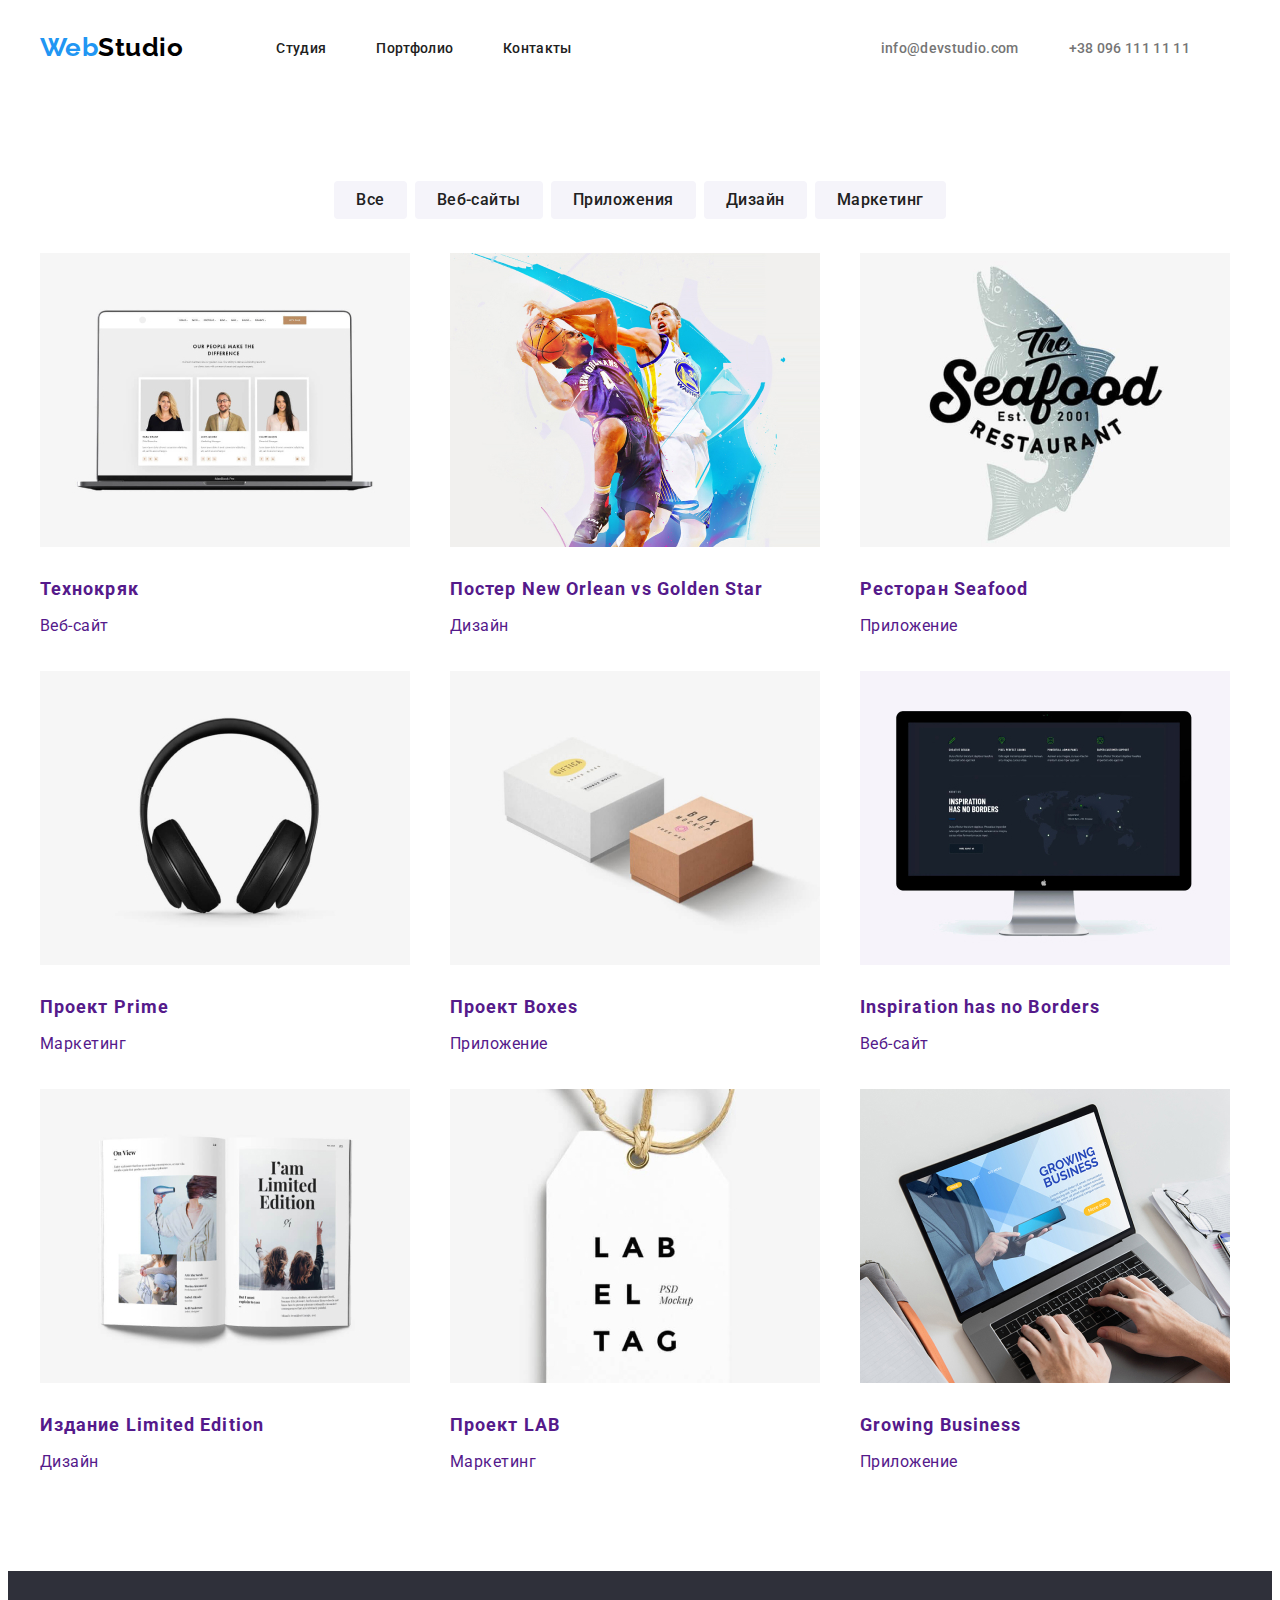
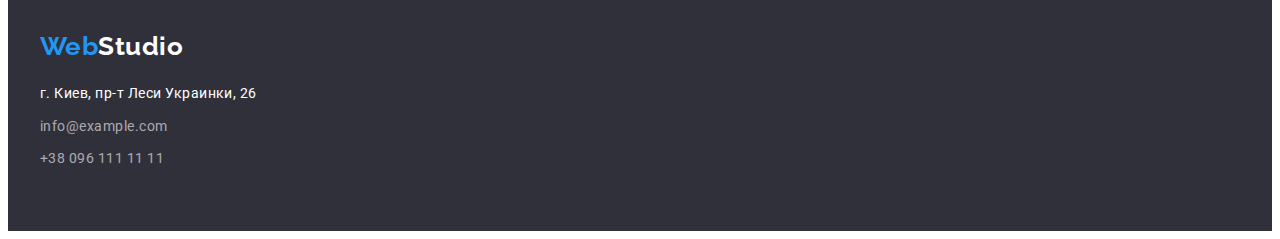
==== portfolio.html @ 0bf55973 "add flex box" ====
<!DOCTYPE html>
<html lang="en">
  <head>
    <meta charset="UTF-8" />
    <meta http-equiv="X-UA-Compatible" content="IE=edge" />
    <meta name="viewport" content="width=device-width, initial-scale=1.0" />
    <title>Главная</title>
    <link rel="stylesheet" href="./css/styles.css" />
    <link
      href="https://fonts.googleapis.com/css2?family=Raleway:wght@700&family=Roboto:wght@400;500;700;900&display=swap"
      rel="stylesheet"
    />
  </head>
  <body>
    <!--шапка-->
    <header class="container-header">
      <div class="container-nav">
        <nav class="navigation">
          <a class="link-logo" href="./index.html"><span class="content">Web</span>Studio</a>
          <ul class="list">
            <li class="list-item"><a class="link" href="./index.html">Студия</a></li>
            <li class="list-item"><a class="link" href="./portfolio.html">Портфолио</a></li>
            <li class="list-item"><a class="link" href="">Контакты</a></li>
          </ul>
        </nav>
        <ul class="list address">
          <li class="list-item-address">
            <a class="link-address" href="mailto:info@devstudio.com">info@devstudio.com</a>
          </li>
          <li class="list-item-address">
            <a class="link-address" href="tel:+380961111111">+38 096 111 11 11</a>
          </li>
        </ul>
      </div>
    </header>
    <main>
      <section class="container-services">
        <div class="container">
          <ul class="list-button">
            <li class="list-item-button">
              <button class="services-button" type="button">Все</button>
            </li>
            <li class="list-item-button">
              <button class="services-button" type="button">Веб-сайты</button>
            </li>
            <li class="list-item-button">
              <button class="services-button" type="button">Приложения</button>
            </li>
            <li class="list-item-button">
              <button class="services-button" type="button">Дизайн</button>
            </li>
            <li class="list-item-button">
              <button class="services-button" type="button">Маркетинг</button>
            </li>
          </ul>

          <ul class="list-services">
            <li class="list-item-services">
              <a class="list-link-services" href=""
                ><img class="img" src="./images/img7.jpg" alt="ноутбук" />
                <h2 class="title-service">Технокряк</h2>
                <p class="text-service">Веб-сайт</p></a
              >
            </li>
            <li class="list-item-services">
              <a class="list-link-services" href=""
                ><img class="img" src="./images/img8.jpg" alt="постер баскетбола" width="370" />
                <h2 class="title-service">Постер New Orlean vs Golden Star</h2>
                <p class="text-service">Дизайн</p></a
              >
            </li>
            <li class="list-item-services">
              <a class="list-link-services" href=""
                ><img class="img" src="./images/img9.jpg" alt="логотип ресторана" width="370" />
                <h2 class="title-service">Ресторан Seafood</h2>
                <p class="text-service">Приложение</p></a
              >
            </li>
            <li class="list-item-services">
              <a class="list-link-services" href=""
                ><img class="img" src="./images/img10.jpg" alt="наушники" width="370" />
                <h2 class="title-service">Проект Prime</h2>
                <p class="text-service">Маркетинг</p></a
              >
            </li>
            <li class="list-item-services">
              <a class="list-link-services" href=""
                ><img class="img" src="./images/img11.jpg" alt="коробки" width="370" />
                <h2 class="title-service">Проект Boxes</h2>
                <p class="text-service">Приложение</p></a
              >
            </li>
            <li class="list-item-services">
              <a class="list-link-services" href=""
                ><img class="img" src="./images/img12.jpg" alt="монитор" width="370" />
                <h2 class="title-service">Inspiration has no Borders</h2>
                <p class="text-service">Веб-сайт</p></a
              >
            </li>
            <li class="list-item-services">
              <a class="list-link-services" href=""
                ><img class="img" src="./images/img13.jpg" alt="журнал" width="370" />
                <h2 class="title-service">Издание Limited Edition</h2>
                <p class="text-service">Дизайн</p></a
              >
            </li>
            <li class="list-item-services">
              <a class="list-link-services" href=""
                ><img class="img" src="./images/img14.jpg" alt="бирка" width="370" />
                <h2 class="title-service">Проект LAB</h2>
                <p class="text-service">Маркетинг</p></a
              >
            </li>
            <li class="list-item-services">
              <a class="list-link-services" href=""
                ><img class="img" src="./images/img15.jpg" alt="ноутбук" width="370" />
                <h2 class="title-service">Growing Business</h2>
                <p class="text-service">Приложение</p></a
              >
            </li>
          </ul>
        </div>
      </section>
    </main>
    <!--футтер-->
    <footer class="footer">
      <div class="container">
        <a class="link-logo-footer" href="./index.html"><span class="content">Web</span>Studio</a>
        <address class="contact">
          <p class="text-address">г. Киев, пр-т Леси Украинки, 26</p>
          <a class="link-address-footer mail" href="mailto:info@devstudio.com">info@example.com</a
          ><br />
          <a class="link-address-footer tel" href="tel:+380961111111">+38 096 111 11 11</a>
        </address>
      </div>
    </footer>
  </body>
</html>
---- css/styles.css ----
/*основной цвет текста #212121*/
/*вторичный цвет текста #757575*/
/* вторичный цвет #F5F4FA */
/* основной  цвет  #FFFFFF */
/* цвет акцента #2196F3
 /* цвет футера #2F303A */
/* цвет текста сылок в футере rgba(255, 255, 255, 0.6); */
/* цвет лого #000000 */
:root {
  --primary-text-color: #212121;
  --title-text-color: #757575;
  --primary-color: #ffffff;
  --accent-color: #2196f3;
  --fotters-color: #2f303a;
  --section-color: #f5f4fa;
  --address-colar: rgba(255, 255, 255, 0.6);
  --logo-colar: #000000;
}
body {
  background-color: var(--primary-color);
  color: var(--primary-text-color);
  font-family: Roboto, sans-serif;
  letter-spacing: 0.03em;
}

/* Списки */
.list {
  list-style: none;
  display: flex;
  vertical-align: middle;
}
.list.address {
  margin-left: auto;
}

.list-item,
.list-item-address {
  letter-spacing: 0.02em;
  margin-right: 50px;
}

.list-button {
  list-style: none;
  margin-bottom: 34px;
  text-align: center;
  display: flex;
  margin-left: auto;
  margin-right: auto;
  justify-content: center;
}

.list-link-services {
  text-decoration: none;
  font-family: Roboto;
}
.list-item-qualities,
.list-item-project,
.list-item-team {
  margin-right: 30px;
}

.list-item-button {
  margin-right: 8px;
}

.list-item:last-child,
.list-item-addres:last-child,
.list-item-qualities:last-child,
.list-item-project:last-child,
.list-item-team:last-child,
.list-item-button:last-child {
  margin-right: 0px;
}

.list-item-services {
  flex-basis: calc(100% / 3 - 30px);
  margin-right: 30px;
  margin-bottom: 30px;
}

.list-services {
  display: flex;
  flex-wrap: wrap;
  list-style: none;
  margin-right: -30px;
  margin-bottom: -30px;
}
/* Лого */

.link-logo {
  color: var(--logo-colar);
  font-family: Raleway, sans-serif;
  font-weight: 700;
  font-size: 26px;
  line-height: 1.2;
  text-decoration: none;
  margin-right: 93px;
}
.content {
  color: var(--accent-color);
}
.link-logo-footer {
  color: var(--primary-color);
  font-family: Raleway, sans-serif;
  text-decoration: none;
  font-weight: 700;
  font-size: 26px;
  line-height: 1.19;
  margin-bottom: 20px;
  display: inline-block;
}

/* фото */
.foto {
  margin-bottom: 30px;
}
.img {
  margin-bottom: 20px;
}
/* Блоки */

.hero {
  background-color: var(--fotters-color);
  letter-spacing: 0.06em;
  text-align: center;
}

.section {
  padding-top: 94px;
  padding-bottom: 94px;
}
.section-project {
  padding-bottom: 94px;
}

.section-team {
  background-color: var(--section-color);
  padding-top: 94px;
  padding-bottom: 94px;
}
/* заголовки */

.title-hero {
  color: var(--primary-color);
  font-style: 400;
  font-weight: 900;
  font-size: 44px;
  line-height: 1.36;
  text-transform: uppercase;
  margin-bottom: 40px;
}

.title-qualities {
  font-weight: 700;
  font-size: 14px;
  line-height: 1.14;
  text-transform: uppercase;
  margin-bottom: 10px;
}

.title-team {
  font-weight: 700;
  font-size: 36px;
  line-height: 1.16;
  text-align: center;
  margin-bottom: 50px;
}

.title-project {
  font-weight: 700;
  font-size: 36px;
  line-height: 1.16;
  text-align: center;
  margin-bottom: 50px;
}

.title-member {
  font-weight: 500;
  font-size: 16px;
  line-height: 1.18;
  text-align: center;
  margin-bottom: 10px;
}

.title-service {
  font-weight: 700;
  font-size: 18px;
  line-height: 2;
  letter-spacing: 0.06em;
  margin-bottom: 4px;
}
/* Кнопки */

.button {
  background-color: var(--accent-color);
  color: var(--primary-color);
  font-family: inherit;
  font-weight: 700;
  font-size: 16px;
  line-height: 1.8;
  display: flex;
  align-items: center;

  cursor: pointer;
  border-radius: 4px;
  padding: 10px 32px;
  display: inline-block;
  min-width: 200px;
}

.services-button {
  background-color: var(--section-color);
  color: var(--primary-text-color);
  cursor: pointer;
  font-weight: 500;
  font-size: 16px;
  line-height: 1.62;
  font-family: inherit;
  padding-top: 6px;
  padding-bottom: 6px;
  padding-left: 22px;
  padding-right: 22px;
  border-radius: 4px;
  border: 1px;
  letter-spacing: inherit;
}

.services-button:hover,
.services-button:focus {
  background-color: var(--accent-color);
  color: var(--primary-color);
}

/* Текст */

.text-qualities {
  color: var(--title-text-color);
  font-size: 14px;
  line-height: 1.71;
}

.text-address {
  color: var(--primary-color);
  font-size: 14px;
  line-height: 1.7;
  margin-bottom: 9px;
}
.text-position {
  font-size: 16px;
  line-height: 1.18;
  text-align: center;
}

.text-service {
  font-size: 16px;
  line-height: 1.87;
}
/* Ссылки */

.link {
  color: var(--primary-text-color);
  font-weight: 500;
  font-size: 14px;
  line-height: 1.14;
  text-decoration: none;
  padding-top: 32px;
  padding-bottom: 32px;
}

.link-address {
  color: var(--title-text-color);
  font-weight: 500;
  font-size: 14px;
  line-height: 1.14;
  text-decoration: none;
}

.link-address-footer {
  color: var(--address-colar);
  font-size: 14px;
  line-height: 1.7;
  text-decoration: none;
}
.link-address-footer.mail {
  margin-bottom: 9px;
  display: inline-block;
}

/* Сcылки при наведении */
.link-address-footer:hover,
.link-address-footer:focus,
.link:hover,
.link:focus,
.link-address:hover,
.link-address:focus {
  color: var(--accent-color);
}

.footer {
  background-color: var(--fotters-color);
  padding-top: 60px;
  padding-bottom: 60px;
}

.contact {
  font-style: normal;
}

h1,
h2,
h3,
ul,
p {
  margin-top: 0;
  margin-bottom: 0;
  padding: 0;
}
/* Враперы */
.container {
  margin-left: auto;
  margin-right: auto;
  width: 1200px;
  padding-left: 15px;
  padding-right: 15px;
}
.container-nav {
  margin-left: auto;
  margin-right: auto;
  width: 1200px;
  padding-left: 15px;
  padding-right: 15px;
  display: flex;
  align-items: center;
  padding-top: 24px;
  padding-bottom: 24px;
}

.container-header. {
  background-color: var(--section-color);
  border: 1px solid #ececec;
}

.container-services {
  padding-top: 94px;
  padding-bottom: 94px;
}
.navigation {
  display: flex;
  align-items: center;
}
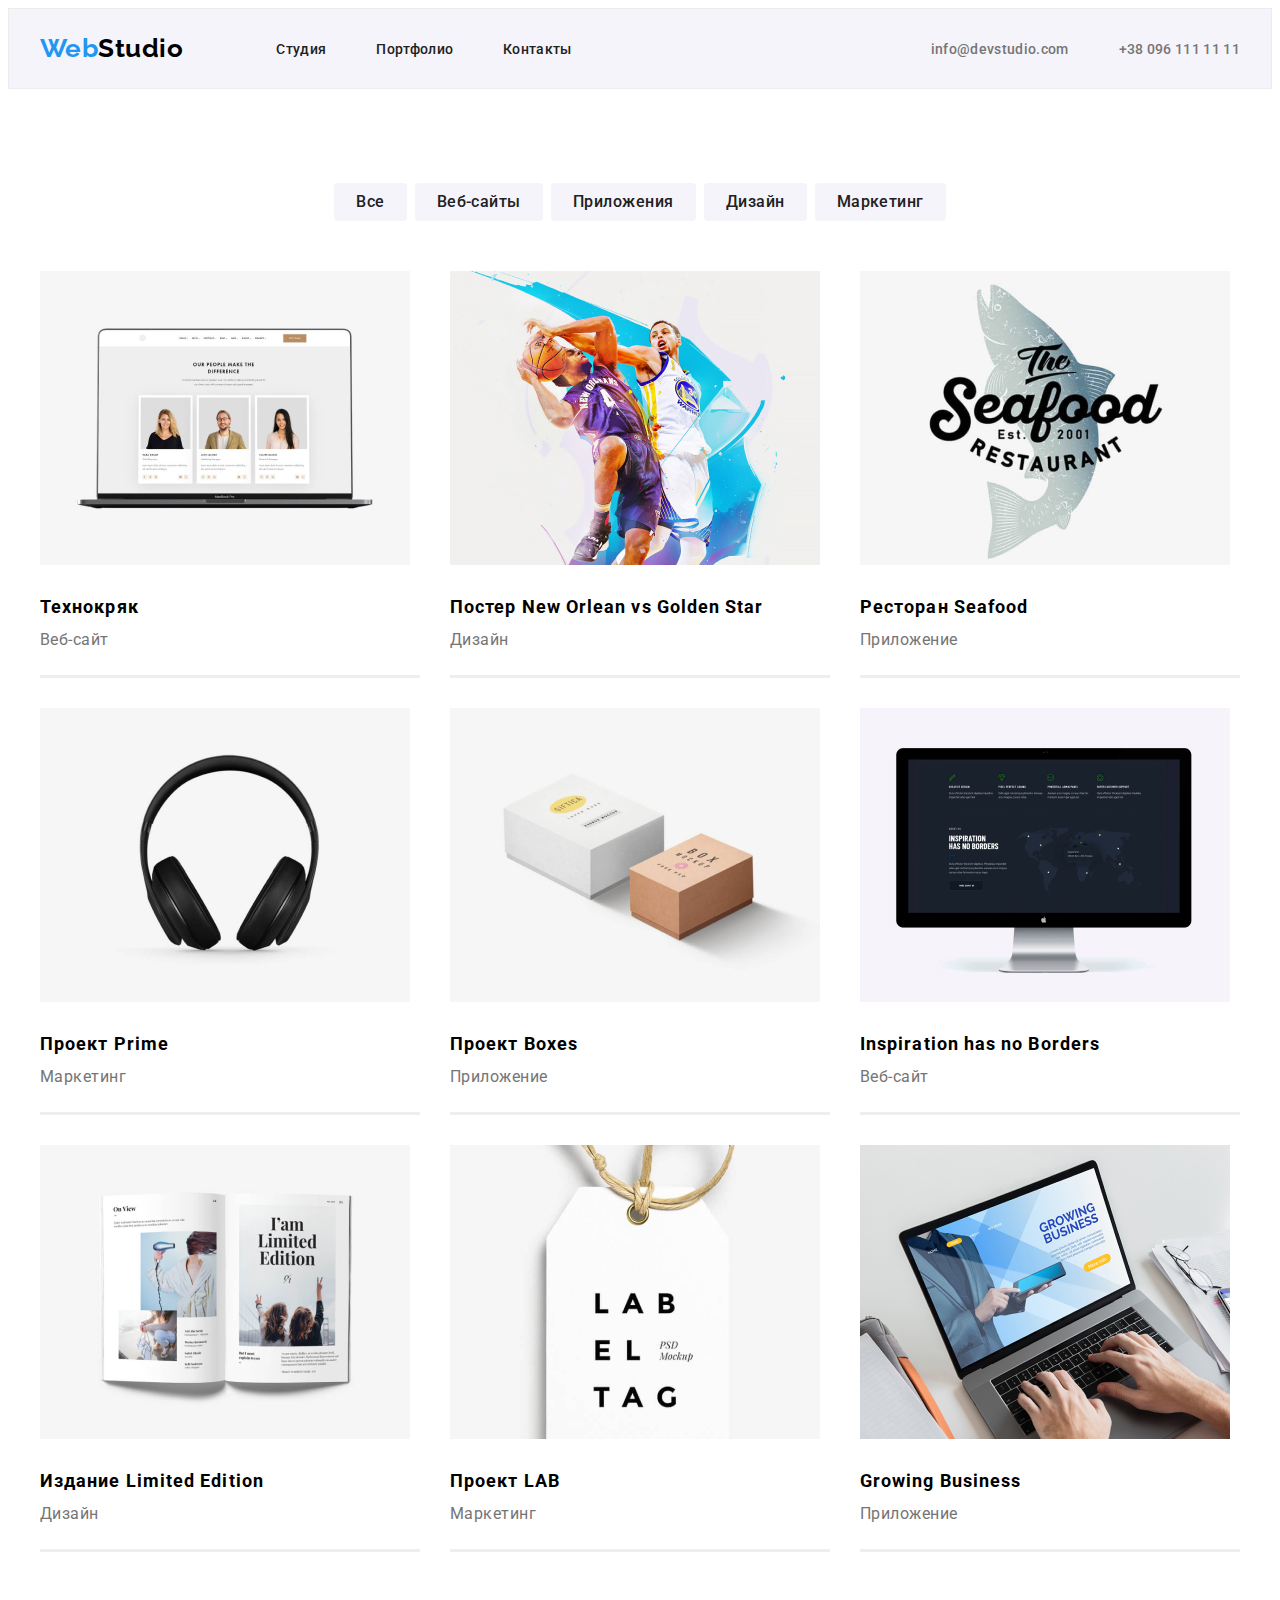
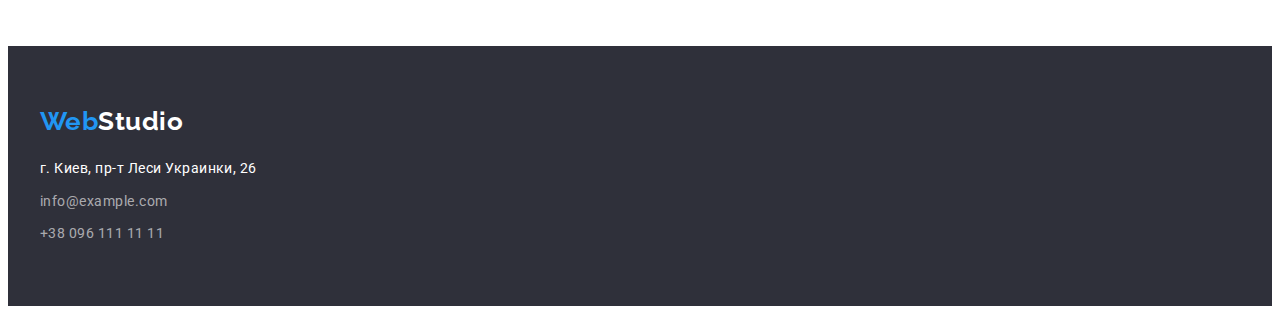
==== commit 41d268b9: "add flex box" ====
--- a/portfolio.html
+++ b/portfolio.html
@@ -5,16 +5,24 @@
     <meta http-equiv="X-UA-Compatible" content="IE=edge" />
     <meta name="viewport" content="width=device-width, initial-scale=1.0" />
     <title>Главная</title>
-    <link rel="stylesheet" href="./css/styles.css" />
+
     <link
       href="https://fonts.googleapis.com/css2?family=Raleway:wght@700&family=Roboto:wght@400;500;700;900&display=swap"
       rel="stylesheet"
     />
+    <link
+      rel="stylesheet"
+      href="https://cdnjs.cloudflare.com/ajax/libs/modern-normalize/1.1.0/modern-normalize.min.css"
+      integrity="sha512-wpPYUAdjBVSE4KJnH1VR1HeZfpl1ub8YT/NKx4PuQ5NmX2tKuGu6U/JRp5y+Y8XG2tV+wKQpNHVUX03MfMFn9Q=="
+      crossorigin="anonymous"
+      referrerpolicy="no-referrer"
+    />
+    <link rel="stylesheet" href="./css/styles.css" />
   </head>
   <body>
     <!--шапка-->
     <header class="container-header">
-      <div class="container-nav">
+      <div class="container nav">
         <nav class="navigation">
           <a class="link-logo" href="./index.html"><span class="content">Web</span>Studio</a>
           <ul class="list">
@@ -58,65 +66,83 @@
             <li class="list-item-services">
               <a class="list-link-services" href=""
                 ><img class="img" src="./images/img7.jpg" alt="ноутбук" />
-                <h2 class="title-service">Технокряк</h2>
-                <p class="text-service">Веб-сайт</p></a
-              >
+                <div class="wrap-services">
+                  <h2 class="title-service">Технокряк</h2>
+                  <p class="text-service">Веб-сайт</p>
+                </div>
+              </a>
             </li>
             <li class="list-item-services">
               <a class="list-link-services" href=""
                 ><img class="img" src="./images/img8.jpg" alt="постер баскетбола" width="370" />
-                <h2 class="title-service">Постер New Orlean vs Golden Star</h2>
-                <p class="text-service">Дизайн</p></a
+                <div class="wrap-services">
+                  <h2 class="title-service">Постер New Orlean vs Golden Star</h2>
+                  <p class="text-service">Дизайн</p>
+                </div></a
               >
             </li>
             <li class="list-item-services">
               <a class="list-link-services" href=""
                 ><img class="img" src="./images/img9.jpg" alt="логотип ресторана" width="370" />
-                <h2 class="title-service">Ресторан Seafood</h2>
-                <p class="text-service">Приложение</p></a
-              >
+                <div class="wrap-services">
+                  <h2 class="title-service">Ресторан Seafood</h2>
+                  <p class="text-service">Приложение</p>
+                </div>
+              </a>
             </li>
             <li class="list-item-services">
               <a class="list-link-services" href=""
                 ><img class="img" src="./images/img10.jpg" alt="наушники" width="370" />
-                <h2 class="title-service">Проект Prime</h2>
-                <p class="text-service">Маркетинг</p></a
+                <div class="wrap-services">
+                  <h2 class="title-service">Проект Prime</h2>
+                  <p class="text-service">Маркетинг</p>
+                </div></a
               >
             </li>
             <li class="list-item-services">
               <a class="list-link-services" href=""
                 ><img class="img" src="./images/img11.jpg" alt="коробки" width="370" />
-                <h2 class="title-service">Проект Boxes</h2>
-                <p class="text-service">Приложение</p></a
-              >
+                <div class="wrap-services">
+                  <h2 class="title-service">Проект Boxes</h2>
+                  <p class="text-service">Приложение</p>
+                </div>
+              </a>
             </li>
             <li class="list-item-services">
               <a class="list-link-services" href=""
                 ><img class="img" src="./images/img12.jpg" alt="монитор" width="370" />
-                <h2 class="title-service">Inspiration has no Borders</h2>
-                <p class="text-service">Веб-сайт</p></a
-              >
+                <div class="wrap-services">
+                  <h2 class="title-service">Inspiration has no Borders</h2>
+                  <p class="text-service">Веб-сайт</p>
+                </div>
+              </a>
             </li>
             <li class="list-item-services">
               <a class="list-link-services" href=""
                 ><img class="img" src="./images/img13.jpg" alt="журнал" width="370" />
-                <h2 class="title-service">Издание Limited Edition</h2>
-                <p class="text-service">Дизайн</p></a
+                <div class="wrap-services">
+                  <h2 class="title-service">Издание Limited Edition</h2>
+                  <p class="text-service">Дизайн</p>
+                </div></a
               >
             </li>
             <li class="list-item-services">
               <a class="list-link-services" href=""
                 ><img class="img" src="./images/img14.jpg" alt="бирка" width="370" />
-                <h2 class="title-service">Проект LAB</h2>
-                <p class="text-service">Маркетинг</p></a
-              >
+                <div class="wrap-services">
+                  <h2 class="title-service">Проект LAB</h2>
+                  <p class="text-service">Маркетинг</p>
+                </div>
+              </a>
             </li>
             <li class="list-item-services">
               <a class="list-link-services" href=""
                 ><img class="img" src="./images/img15.jpg" alt="ноутбук" width="370" />
-                <h2 class="title-service">Growing Business</h2>
-                <p class="text-service">Приложение</p></a
-              >
+                <div class="wrap-services">
+                  <h2 class="title-service">Growing Business</h2>
+                  <p class="text-service">Приложение</p>
+                </div>
+              </a>
             </li>
           </ul>
         </div>
--- a/css/styles.css
+++ b/css/styles.css
@@ -33,15 +33,21 @@
   margin-left: auto;
 }
 
-.list-item,
+.list-item {
+  letter-spacing: 0.02em;
+  margin-right: 50px;
+}
 .list-item-address {
   letter-spacing: 0.02em;
   margin-right: 50px;
 }
+.list-item-address:last-child {
+  margin-right: 0;
+}
 
 .list-button {
   list-style: none;
-  margin-bottom: 34px;
+  margin-bottom: 50px;
   text-align: center;
   display: flex;
   margin-left: auto;
@@ -57,6 +63,9 @@
 .list-item-project,
 .list-item-team {
   margin-right: 30px;
+}
+.list > .list-item-qualities {
+  width: 270px;
 }
 
 .list-item-button {
@@ -76,6 +85,9 @@
   flex-basis: calc(100% / 3 - 30px);
   margin-right: 30px;
   margin-bottom: 30px;
+  border-radius: 1px;
+  border-bottom-style: solid;
+  border-bottom-color: #eeeeee;
 }
 
 .list-services {
@@ -110,19 +122,14 @@
   display: inline-block;
 }
 
-/* фото */
-.foto {
-  margin-bottom: 30px;
-}
-.img {
-  margin-bottom: 20px;
-}
 /* Блоки */
 
 .hero {
   background-color: var(--fotters-color);
   letter-spacing: 0.06em;
   text-align: center;
+  padding-top: 200px;
+  padding-bottom: 200px;
 }
 
 .section {
@@ -183,11 +190,12 @@
 }
 
 .title-service {
+  font-family: Roboto;
   font-weight: 700;
   font-size: 18px;
   line-height: 2;
   letter-spacing: 0.06em;
-  margin-bottom: 4px;
+  color: var(--logo-colar);
 }
 /* Кнопки */
 
@@ -252,8 +260,11 @@
 }
 
 .text-service {
+  font-family: Roboto;
   font-size: 16px;
   line-height: 1.87;
+  letter-spacing: 0.03em;
+  color: var(--title-text-color);
 }
 /* Ссылки */
 
@@ -316,6 +327,10 @@
   padding: 0;
 }
 /* Враперы */
+.nav {
+  display: flex;
+  align-items: center;
+}
 .container {
   margin-left: auto;
   margin-right: auto;
@@ -323,21 +338,12 @@
   padding-left: 15px;
   padding-right: 15px;
 }
-.container-nav {
-  margin-left: auto;
-  margin-right: auto;
-  width: 1200px;
-  padding-left: 15px;
-  padding-right: 15px;
-  display: flex;
-  align-items: center;
+
+.container-header {
+  background-color: var(--section-color);
+  border: 1px solid #ececec;
   padding-top: 24px;
   padding-bottom: 24px;
-}
-
-.container-header. {
-  background-color: var(--section-color);
-  border: 1px solid #ececec;
 }
 
 .container-services {
@@ -348,3 +354,12 @@
   display: flex;
   align-items: center;
 }
+
+.wrap {
+  padding-top: 30px;
+  padding-bottom: 30px;
+}
+.wrap-services {
+  padding-top: 20px;
+  padding-bottom: 20px;
+}
